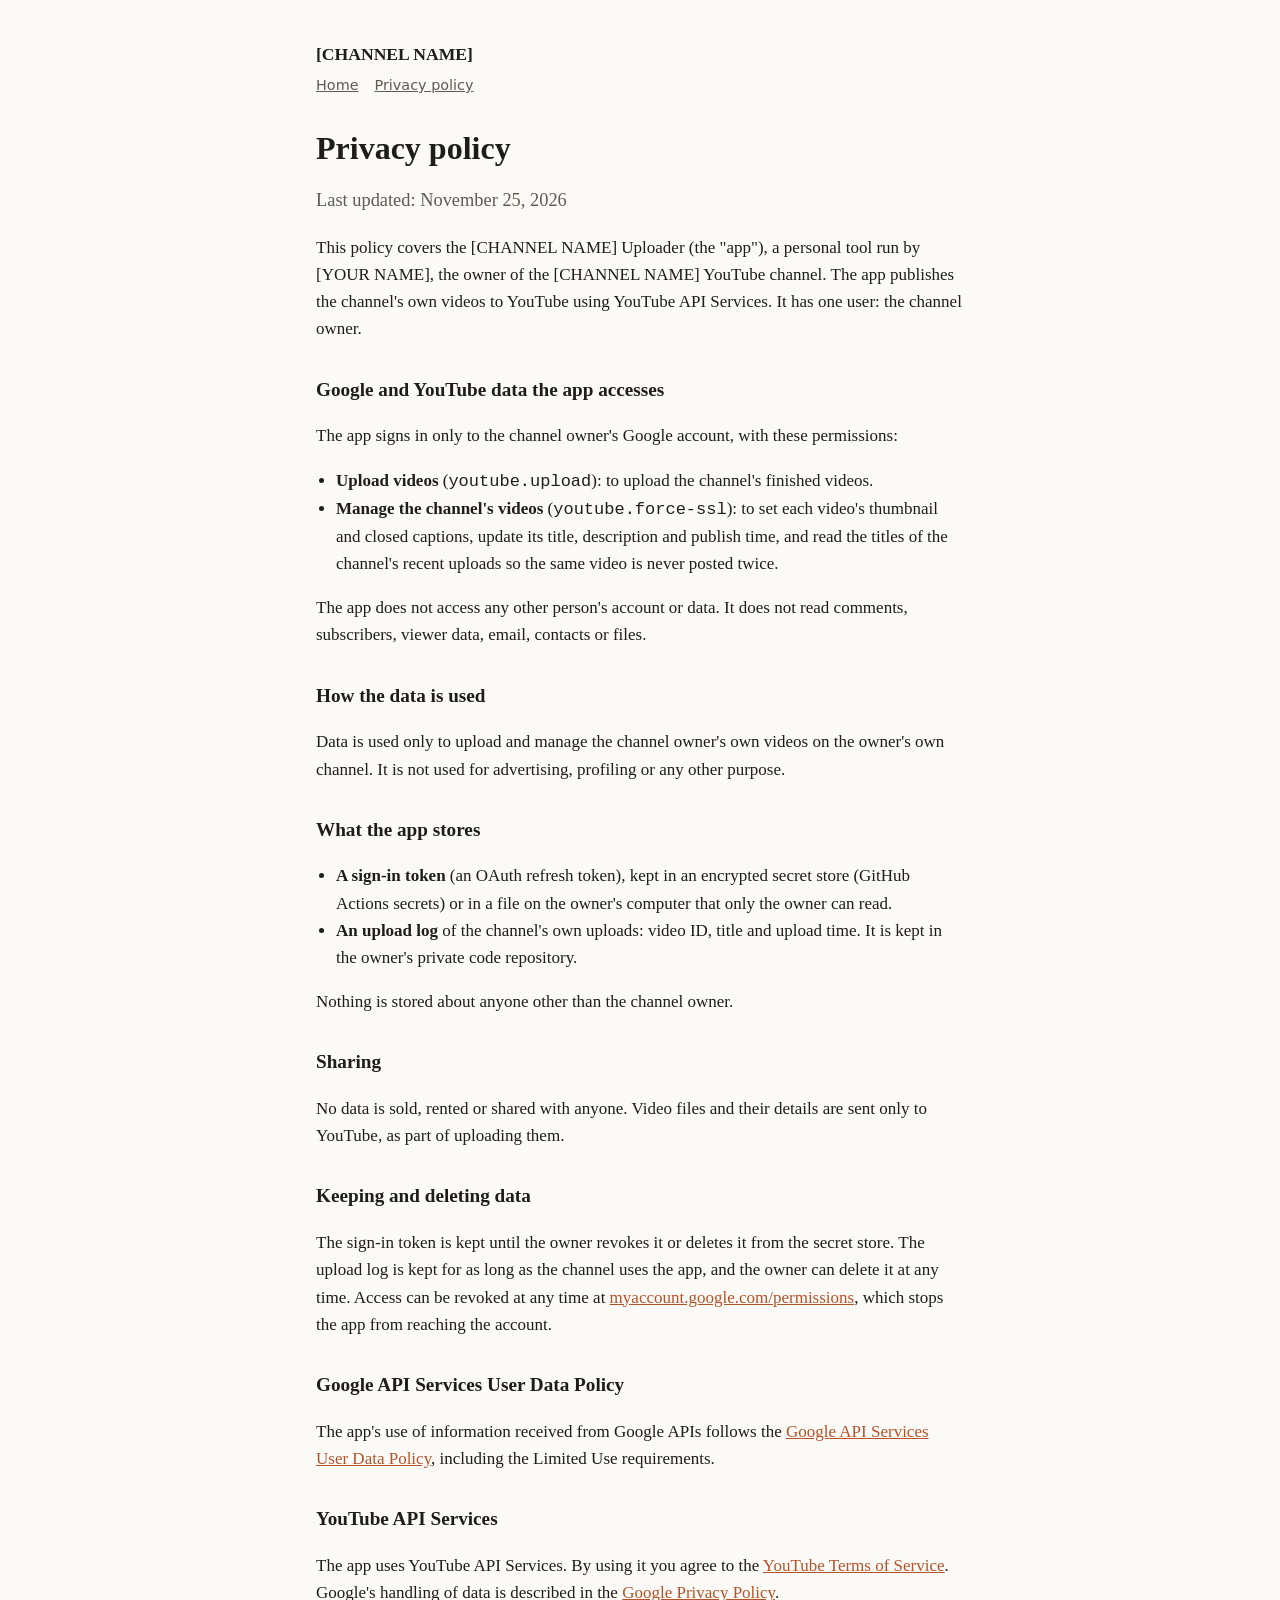
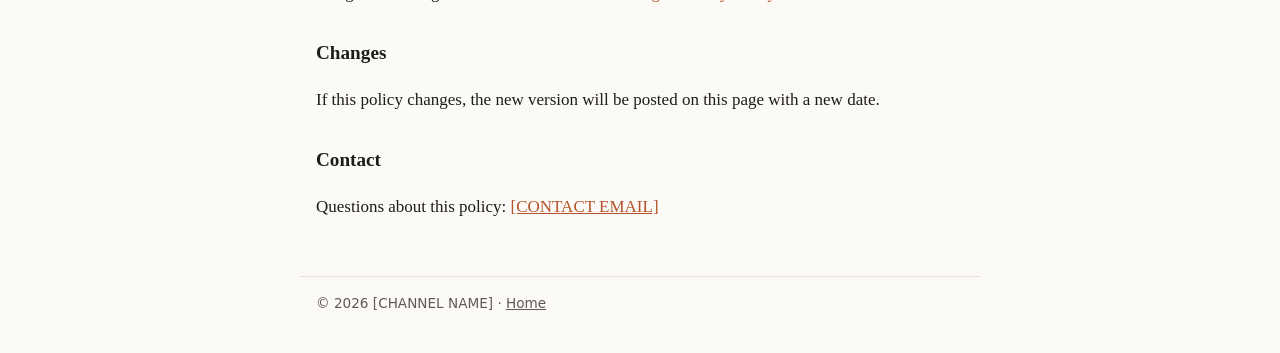
==== privacy.html @ f1ee18ed "Add files via upload" ====
<!doctype html>
<html lang="en">
<head>
<meta charset="utf-8">
<meta name="viewport" content="width=device-width, initial-scale=1">
<title>Privacy policy · [CHANNEL NAME]</title>
<link rel="stylesheet" href="style.css">
</head>
<body>
<header>
  <a class="brand" href="./">[CHANNEL NAME]</a>
  <nav><a href="./">Home</a><a href="privacy.html">Privacy policy</a></nav>
</header>
<main>
  <h1>Privacy policy</h1>
  <p class="lede">Last updated: November 25, 2026</p>

  <p>This policy covers the [CHANNEL NAME] Uploader (the "app"), a personal tool run by [YOUR NAME], the owner of the [CHANNEL NAME] YouTube channel. The app publishes the channel's own videos to YouTube using YouTube API Services. It has one user: the channel owner.</p>

  <h2>Google and YouTube data the app accesses</h2>
  <p>The app signs in only to the channel owner's Google account, with these permissions:</p>
  <ul>
    <li><strong>Upload videos</strong> (<code>youtube.upload</code>): to upload the channel's finished videos.</li>
    <li><strong>Manage the channel's videos</strong> (<code>youtube.force-ssl</code>): to set each video's thumbnail and closed captions, update its title, description and publish time, and read the titles of the channel's recent uploads so the same video is never posted twice.</li>
  </ul>
  <p>The app does not access any other person's account or data. It does not read comments, subscribers, viewer data, email, contacts or files.</p>

  <h2>How the data is used</h2>
  <p>Data is used only to upload and manage the channel owner's own videos on the owner's own channel. It is not used for advertising, profiling or any other purpose.</p>

  <h2>What the app stores</h2>
  <ul>
    <li><strong>A sign-in token</strong> (an OAuth refresh token), kept in an encrypted secret store (GitHub Actions secrets) or in a file on the owner's computer that only the owner can read.</li>
    <li><strong>An upload log</strong> of the channel's own uploads: video ID, title and upload time. It is kept in the owner's private code repository.</li>
  </ul>
  <p>Nothing is stored about anyone other than the channel owner.</p>

  <h2>Sharing</h2>
  <p>No data is sold, rented or shared with anyone. Video files and their details are sent only to YouTube, as part of uploading them.</p>

  <h2>Keeping and deleting data</h2>
  <p>The sign-in token is kept until the owner revokes it or deletes it from the secret store. The upload log is kept for as long as the channel uses the app, and the owner can delete it at any time. Access can be revoked at any time at <a href="https://myaccount.google.com/permissions">myaccount.google.com/permissions</a>, which stops the app from reaching the account.</p>

  <h2>Google API Services User Data Policy</h2>
  <p>The app's use of information received from Google APIs follows the <a href="https://developers.google.com/terms/api-services-user-data-policy">Google API Services User Data Policy</a>, including the Limited Use requirements.</p>

  <h2>YouTube API Services</h2>
  <p>The app uses YouTube API Services. By using it you agree to the <a href="https://www.youtube.com/t/terms">YouTube Terms of Service</a>. Google's handling of data is described in the <a href="https://policies.google.com/privacy">Google Privacy Policy</a>.</p>

  <h2>Changes</h2>
  <p>If this policy changes, the new version will be posted on this page with a new date.</p>

  <h2>Contact</h2>
  <p>Questions about this policy: <a href="mailto:[CONTACT EMAIL]">[CONTACT EMAIL]</a></p>
</main>
<footer>
  © 2026 [CHANNEL NAME] · <a href="./">Home</a>
</footer>
</body>
</html>
---- style.css ----
:root { --bg:#fbfaf7; --text:#1f1d1a; --muted:#5f5a52; --accent:#b4532a; --line:#e6e1d8; }
@media (prefers-color-scheme: dark) {
  :root { --bg:#171614; --text:#ece8e1; --muted:#a8a197; --accent:#e58a5c; --line:#2e2b27; }
}
* { box-sizing: border-box; }
body { margin:0; background:var(--bg); color:var(--text);
  font:17px/1.6 Georgia, "Times New Roman", serif; }
main, header, footer { max-width: 680px; margin: 0 auto; padding: 0 16px; }
header { padding-top: 40px; }
header a.brand { color: var(--text); text-decoration: none; font-weight: bold; font-size: 1.1rem; }
nav { margin-top: 6px; font-family: system-ui, sans-serif; font-size: .9rem; }
nav a { color: var(--muted); margin-right: 16px; }
h1 { font-size: 2rem; line-height: 1.2; margin: 32px 0 12px; }
h2 { font-size: 1.2rem; margin-top: 32px; }
a { color: var(--accent); }
.lede { font-size: 1.15rem; color: var(--muted); }
ul { padding-left: 20px; }
footer { margin-top: 56px; padding-top: 16px; padding-bottom: 40px; border-top: 1px solid var(--line);
  font-family: system-ui, sans-serif; font-size: .85rem; color: var(--muted); }
footer a { color: var(--muted); }
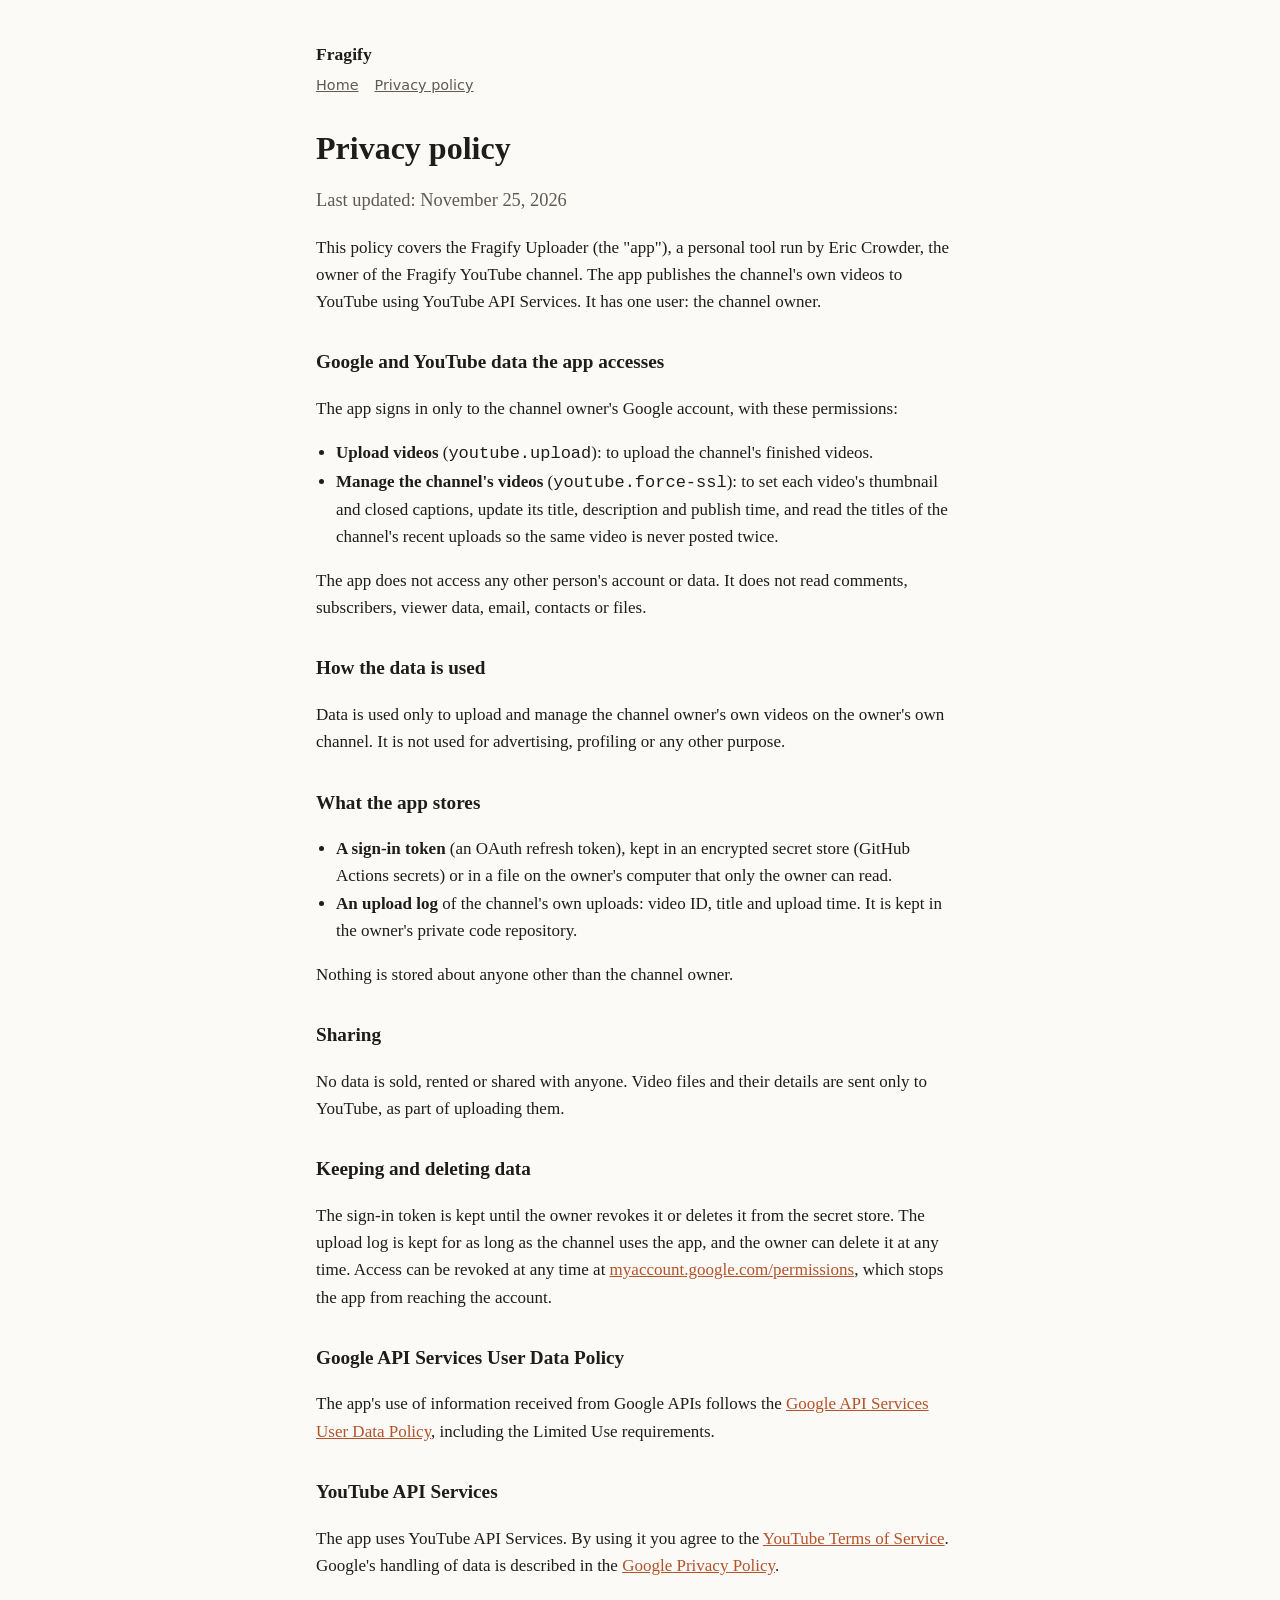
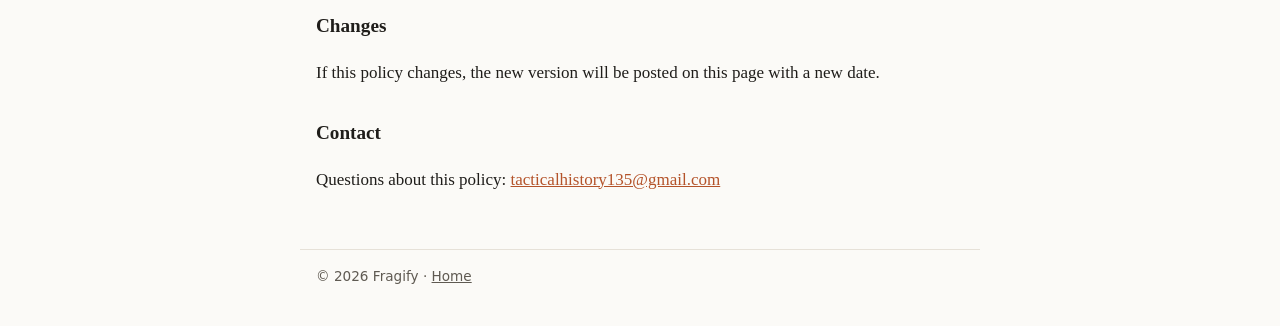
==== commit 506cbbdd: "Update privacy.html" ====
--- a/privacy.html
+++ b/privacy.html
@@ -3,19 +3,19 @@
 <head>
 <meta charset="utf-8">
 <meta name="viewport" content="width=device-width, initial-scale=1">
-<title>Privacy policy · [CHANNEL NAME]</title>
+<title>Privacy policy · Fragify</title>
 <link rel="stylesheet" href="style.css">
 </head>
 <body>
 <header>
-  <a class="brand" href="./">[CHANNEL NAME]</a>
+  <a class="brand" href="./">Fragify</a>
   <nav><a href="./">Home</a><a href="privacy.html">Privacy policy</a></nav>
 </header>
 <main>
   <h1>Privacy policy</h1>
   <p class="lede">Last updated: November 25, 2026</p>
 
-  <p>This policy covers the [CHANNEL NAME] Uploader (the "app"), a personal tool run by [YOUR NAME], the owner of the [CHANNEL NAME] YouTube channel. The app publishes the channel's own videos to YouTube using YouTube API Services. It has one user: the channel owner.</p>
+  <p>This policy covers the Fragify Uploader (the "app"), a personal tool run by Eric Crowder, the owner of the Fragify YouTube channel. The app publishes the channel's own videos to YouTube using YouTube API Services. It has one user: the channel owner.</p>
 
   <h2>Google and YouTube data the app accesses</h2>
   <p>The app signs in only to the channel owner's Google account, with these permissions:</p>
@@ -51,10 +51,10 @@
   <p>If this policy changes, the new version will be posted on this page with a new date.</p>
 
   <h2>Contact</h2>
-  <p>Questions about this policy: <a href="mailto:[CONTACT EMAIL]">[CONTACT EMAIL]</a></p>
+  <p>Questions about this policy: <a href="mailto:[CONTACT EMAIL]">tacticalhistory135@gmail.com</a></p>
 </main>
 <footer>
-  © 2026 [CHANNEL NAME] · <a href="./">Home</a>
+  © 2026 Fragify · <a href="./">Home</a>
 </footer>
 </body>
 </html>
